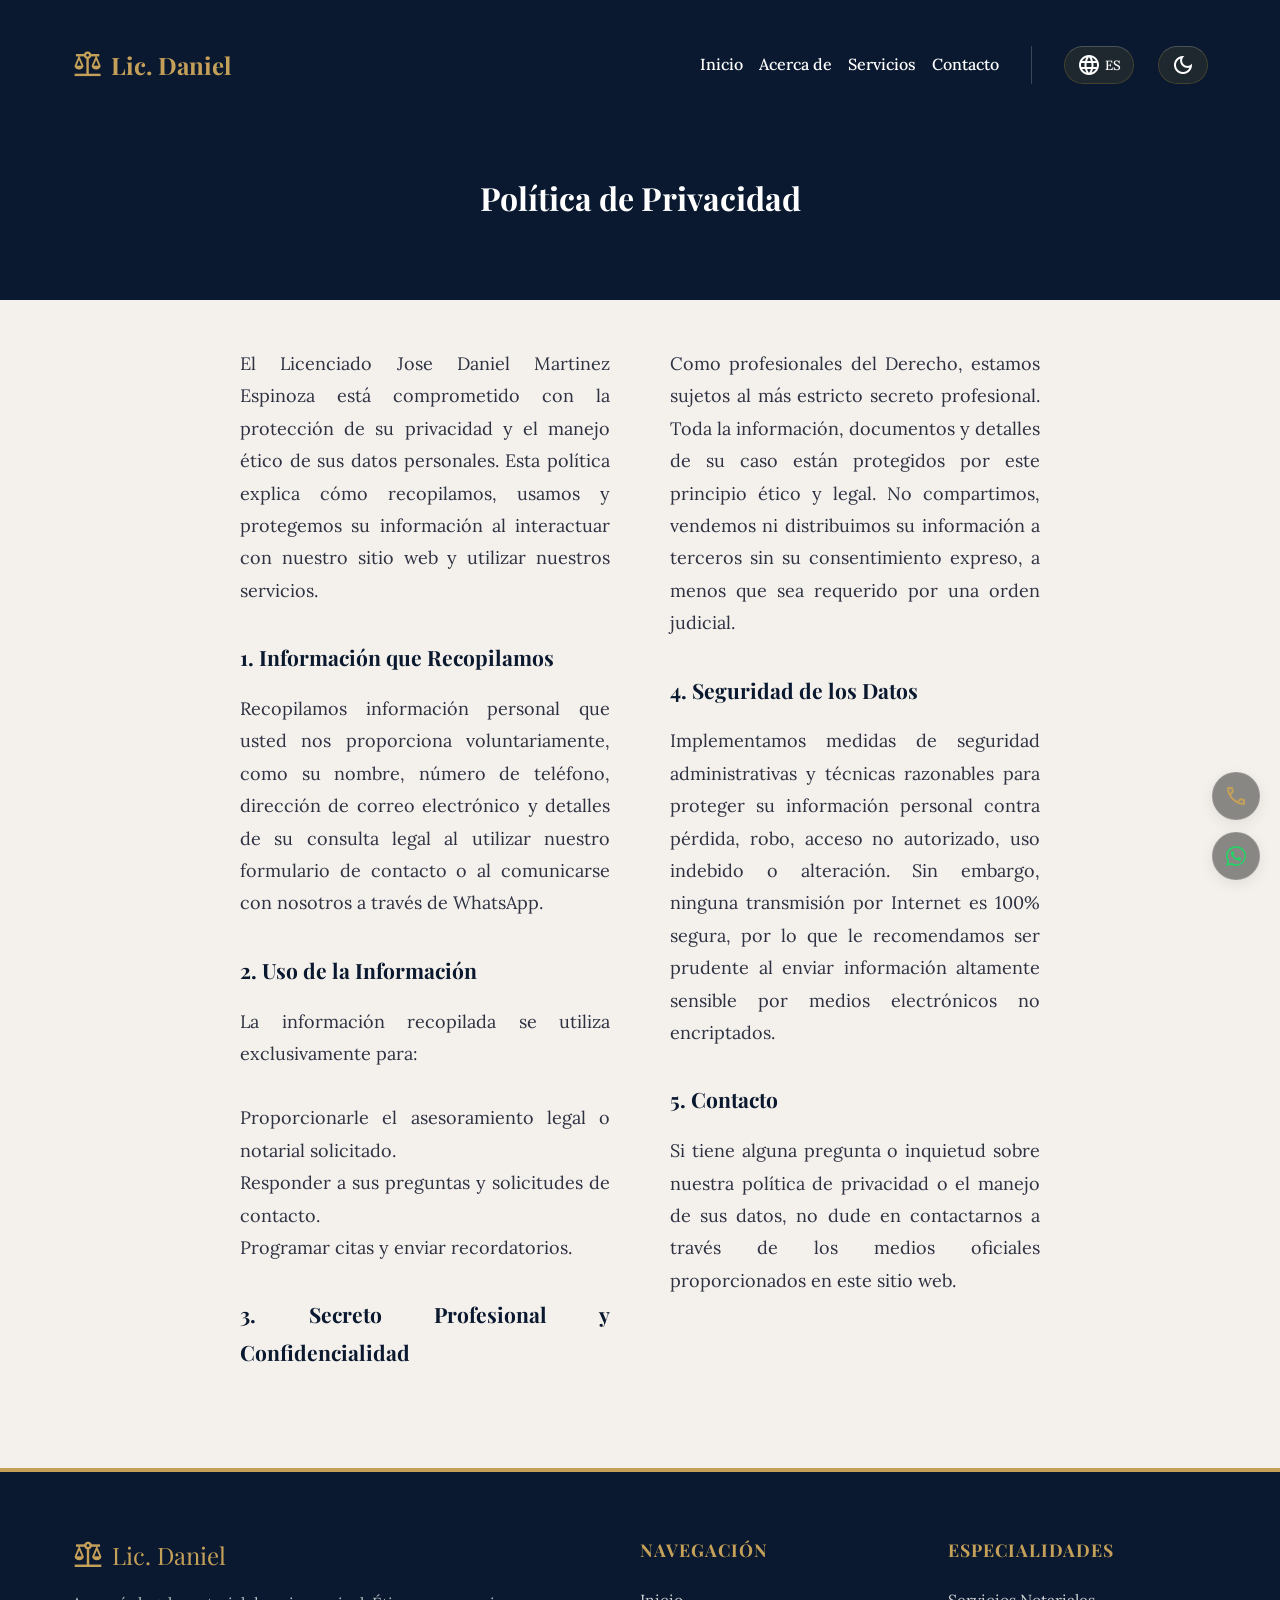
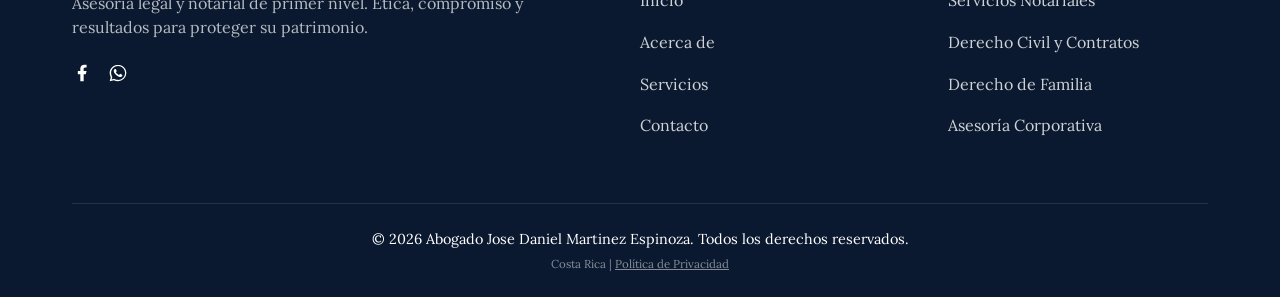
==== politica-privacidad.html @ 492fe818 "Corregir estrellitas de las reseñas para que salgan rellenas usando la fuente variable de Google Fon" ====
<!DOCTYPE html>
<html lang="es">

<head>
    <meta charset="UTF-8">
    <meta name="viewport" content="width=device-width, initial-scale=1.0">
    <title data-i18n="privacy_page_title">Política de Privacidad | Abogado Jose Daniel Martinez Espinoza</title>
    <meta name="description"
        content="Política de Privacidad y manejo de datos personales del bufete del Licenciado Jose Daniel Martinez Espinoza.">

    <link rel="preconnect" href="https://fonts.googleapis.com">
    <link rel="preconnect" href="https://fonts.gstatic.com" crossorigin>
    <link
        href="https://fonts.googleapis.com/css2?family=Lora:wght@400;500;600;700&family=Playfair+Display:wght@400;500;600;700&display=swap"
        rel="stylesheet">
    <link rel="stylesheet"
        href="https://fonts.googleapis.com/css2?family=Material+Symbols+Outlined:opsz,wght,FILL,GRAD@24,400,0..1,0" />

    <link rel="stylesheet" href="css/styles.css?v=40">
</head>

<body>
    <!-- Header / Navbar -->
    <header class="header">
        <div class="header__container container">
            <a href="index.html" class="header__logo">
                <span class="material-symbols-outlined logo-icon">balance</span>
                <span class="logo-text">Lic. Daniel</span>
            </a>

            <button class="header__menu-btn" id="mobile-menu-btn" aria-label="Abrir menú">
                <span class="material-symbols-outlined">menu</span>
            </button>

            <nav class="nav" id="main-nav">
                <ul class="nav__list">
                    <li class="nav__item"><a href="index.html#inicio" class="nav__link" data-i18n="nav_home">Inicio</a>
                    </li>
                    <li class="nav__item"><a href="index.html#acerca" class="nav__link" data-i18n="nav_about">Acerca
                            de</a></li>
                    <li class="nav__item"><a href="servicios.html" class="nav__link"
                            data-i18n="nav_services">Servicios</a></li>
                    <li class="nav__item"><a href="index.html#contacto" class="nav__link"
                            data-i18n="nav_contact">Contacto</a></li>
                </ul>

                <div class="nav__controls">
                    <button class="btn-icon" id="lang-toggle" aria-label="Cambiar Idioma">
                        <span class="material-symbols-outlined">language</span>
                        <span class="lang-text" id="lang-text-display">ES</span>
                    </button>
                    <button class="btn-icon" id="theme-toggle" aria-label="Cambiar Tema">
                        <span class="material-symbols-outlined theme-icon" id="theme-icon">light_mode</span>
                    </button>
                </div>
            </nav>
        </div>
    </header>

    <main>
        <!-- Hero de Privacidad -->
        <section class="services-hero" style="min-height: 300px; padding-top: 120px;">
            <div class="services-hero__bg">
                <div class="services-hero__overlay" style="background: var(--color-primary);"></div>
            </div>
            <div class="container text-center" style="position: relative; z-index: 2;">
                <h1 class="section__title text-white" data-i18n="privacy_title" style="margin-bottom: 0;">Política de
                    Privacidad</h1>
            </div>
        </section>

        <section class="section container"
            style="max-width: 800px; padding-top: var(--spacing-xl); padding-bottom: var(--spacing-xl);">
            <div class="editorial__content" style="color: var(--color-text);">
                <p data-i18n="privacy_intro">El Bufete del Licenciado Jose Daniel Martinez Espinoza está comprometido
                    con la protección de su privacidad y el manejo ético de sus datos personales. Esta política explica
                    cómo recopilamos, usamos y protegemos su información al interactuar con nuestro sitio web y utilizar
                    nuestros servicios.</p>

                <h3 style="margin-top: var(--spacing-lg); margin-bottom: var(--spacing-sm); color: var(--color-primary);"
                    data-i18n="privacy_h1">1. Información que Recopilamos</h3>
                <p data-i18n="privacy_p1">Recopilamos información personal que usted nos proporciona voluntariamente,
                    como su nombre, número de teléfono, dirección de correo electrónico y detalles de su consulta legal
                    al utilizar nuestro formulario de contacto o al comunicarse con nosotros a través de WhatsApp.</p>

                <h3 style="margin-top: var(--spacing-lg); margin-bottom: var(--spacing-sm); color: var(--color-primary);"
                    data-i18n="privacy_h2">2. Uso de la Información</h3>
                <p data-i18n="privacy_p2">La información recopilada se utiliza exclusivamente para:</p>
                <ul>
                    <li data-i18n="privacy_li1">Proporcionarle el asesoramiento legal o notarial solicitado.</li>
                    <li data-i18n="privacy_li2">Responder a sus preguntas y solicitudes de contacto.</li>
                    <li data-i18n="privacy_li3">Programar citas y enviar recordatorios.</li>
                </ul>

                <h3 style="margin-top: var(--spacing-lg); margin-bottom: var(--spacing-sm); color: var(--color-primary);"
                    data-i18n="privacy_h3">3. Secreto Profesional y Confidencialidad</h3>
                <p data-i18n="privacy_p3">Como profesionales del Derecho, estamos sujetos al más estricto secreto
                    profesional. Toda la información, documentos y detalles de su caso están protegidos por este
                    principio ético y legal. No compartimos, vendemos ni distribuimos su información a terceros sin su
                    consentimiento expreso, a menos que sea requerido por una orden judicial.</p>

                <h3 style="margin-top: var(--spacing-lg); margin-bottom: var(--spacing-sm); color: var(--color-primary);"
                    data-i18n="privacy_h4">4. Seguridad de los Datos</h3>
                <p data-i18n="privacy_p4">Implementamos medidas de seguridad administrativas y técnicas razonables para
                    proteger su información personal contra pérdida, robo, acceso no autorizado, uso indebido o
                    alteración. Sin embargo, ninguna transmisión por Internet es 100% segura, por lo que le recomendamos
                    ser prudente al enviar información altamente sensible por medios electrónicos no encriptados.</p>

                <h3 style="margin-top: var(--spacing-lg); margin-bottom: var(--spacing-sm); color: var(--color-primary);"
                    data-i18n="privacy_h5">5. Contacto</h3>
                <p data-i18n="privacy_p5">Si tiene alguna pregunta o inquietud sobre nuestra política de privacidad o el
                    manejo de sus datos, no dude en contactarnos a través de los medios oficiales proporcionados en este
                    sitio web.</p>
            </div>
        </section>
    </main>

    <!-- Footer -->
    <!-- Footer -->
    <footer class="footer">
        <div class="container">
            <div class="footer__grid">
                <!-- Brand Column -->
                <div class="footer__brand">
                    <a href="index.html" class="footer__logo">
                        <span class="material-symbols-outlined logo-icon"
                            style="color: var(--color-accent); font-size: 2rem;">balance</span>
                        <span class="logo-text"
                            style="font-family: var(--font-heading); color: var(--color-text-inverse); font-size: 1.5rem; margin-left: 8px;">Lic.
                            Daniel</span>
                    </a>
                    <p style="color: rgba(255,255,255,0.7); margin-top: var(--spacing-sm); margin-bottom: var(--spacing-md); line-height: 1.5;"
                        data-i18n="footer_desc">
                        Asesoría legal y notarial de primer nivel. Ética, compromiso y resultados para proteger su
                        patrimonio.
                    </p>
                    <div class="footer__socials" style="justify-content: flex-start; margin-top: 0;">
                        <a href="https://www.facebook.com/josedaniel.martinezespinoza.5?locale=es_LA" target="_blank"
                            aria-label="Facebook">
                            <svg viewBox="0 0 24 24" width="20" height="20" fill="currentColor">
                                <path
                                    d="M14 13.5h2.5l1-4H14v-2c0-1.03 0-2 2-2h1.5V2.14c-.326-.043-1.557-.14-2.857-.14C11.928 2 10 3.657 10 6.7v2.8H7v4h3V22h4v-8.5z" />
                            </svg>
                        </a>
                        <a href="https://wa.me/50671990701" target="_blank" aria-label="WhatsApp">
                            <svg viewBox="0 0 24 24" width="20" height="20" fill="currentColor">
                                <path
                                    d="M12.031 2C6.502 2 2.016 6.48 2.016 11.996c0 1.768.463 3.492 1.343 5.008L2 22l5.127-1.341c1.464.815 3.125 1.246 4.843 1.246h.001A10.003 10.003 0 0 0 22 12c0-5.526-4.48-10-10-10zh-.001zm-.022 18.232h-.002c-1.488 0-2.95-.398-4.227-1.152l-.304-.179-3.136.822.836-3.058-.198-.313A8.324 8.324 0 0 1 3.738 12c0-4.6 3.743-8.341 8.344-8.341 4.6 0 8.342 3.744 8.342 8.345 0 4.603-3.743 8.347-8.343 8.347z" />
                                <path
                                    d="M16.666 13.916c-.254-.127-1.516-.749-1.75-.835-.235-.084-.405-.127-.577.127-.172.253-.665.834-.814 1.004-.15.17-.301.19-.554.062a6.762 6.762 0 0 1-1.998-1.229 7.422 7.422 0 0 1-1.378-1.721c-.15-.253-.016-.39.11-.518.114-.114.254-.296.38-.445.127-.147.17-.252.254-.423.085-.168.043-.316-.021-.444-.063-.127-.576-1.393-.789-1.905-.208-.5-.417-.433-.576-.441-.15-.008-.322-.01-.493-.01-.17 0-.448.064-.682.317-.234.254-.897.876-.897 2.138s.92 2.477 1.047 2.648c.127.168 1.802 2.75 4.364 3.852 2.562 1.103 2.562.735 3.028.692.466-.041 1.516-.62 1.728-1.218.213-.599.213-1.112.15-1.219-.063-.105-.233-.168-.487-.296z" />
                            </svg>
                        </a>
                    </div>
                </div>

                <!-- Links Column -->
                <div class="footer__links-col">
                    <h4 class="footer__title" data-i18n="footer_nav_title">Navegación</h4>
                    <ul class="footer__links">
                        <li><a href="index.html#inicio" data-i18n="nav_home">Inicio</a></li>
                        <li><a href="index.html#acerca" data-i18n="nav_about">Acerca de</a></li>
                        <li><a href="servicios.html" data-i18n="nav_services">Servicios</a></li>
                        <li><a href="index.html#contacto" data-i18n="nav_contact">Contacto</a></li>
                    </ul>
                </div>

                <!-- Services Column -->
                <div class="footer__links-col">
                    <h4 class="footer__title" data-i18n="footer_serv_title">Especialidades</h4>
                    <ul class="footer__links">
                        <li><a href="servicios.html" data-i18n="cat_notarial">Servicios Notariales</a></li>
                        <li><a href="servicios.html" data-i18n="cat_civil">Derecho Civil y Contratos</a></li>
                        <li><a href="servicios.html" data-i18n="cat_family">Derecho de Familia</a></li>
                        <li><a href="servicios.html" data-i18n="cat_corporate">Asesoría Corporativa</a></li>
                    </ul>
                </div>
            </div>

            <div class="footer__bottom">
                <p>&copy; 2026 Abogado Jose Daniel Martinez Espinoza. <span data-i18n="footer_rights">Todos los derechos
                        reservados.</span></p>
                <p style="color: rgba(255,255,255,0.5); font-size: 0.8em; margin-top: 4px;">Costa Rica | <a
                        href="politica-privacidad.html" style="color: inherit; text-decoration: underline;"
                        data-i18n="privacy_title">Política de Privacidad</a></p>
            </div>
        </div>
    </footer>

    <!-- Floating Buttons -->
    <div class="floating-btns">
        <a href="tel:+50626651118" class="float-btn float-btn--phone" aria-label="Llamar">
            <span class="material-symbols-outlined">call</span>
        </a>
        <a href="https://wa.me/50671990701" target="_blank" class="float-btn float-btn--whatsapp" aria-label="WhatsApp">
            <svg viewBox="0 0 24 24" width="24" height="24" fill="currentColor">
                <path
                    d="M12.031 2C6.502 2 2.016 6.48 2.016 11.996c0 1.768.463 3.492 1.343 5.008L2 22l5.127-1.341c1.464.815 3.125 1.246 4.843 1.246h.001A10.003 10.003 0 0 0 22 12c0-5.526-4.48-10-10-10zh-.001zm-.022 18.232h-.002c-1.488 0-2.95-.398-4.227-1.152l-.304-.179-3.136.822.836-3.058-.198-.313A8.324 8.324 0 0 1 3.738 12c0-4.6 3.743-8.341 8.344-8.341 4.6 0 8.342 3.744 8.342 8.345 0 4.603-3.743 8.347-8.343 8.347z" />
                <path
                    d="M16.666 13.916c-.254-.127-1.516-.749-1.75-.835-.235-.084-.405-.127-.577.127-.172.253-.665.834-.814 1.004-.15.17-.301.19-.554.062a6.762 6.762 0 0 1-1.998-1.229 7.422 7.422 0 0 1-1.378-1.721c-.15-.253-.016-.39.11-.518.114-.114.254-.296.38-.445.127-.147.17-.252.254-.423.085-.168.043-.316-.021-.444-.063-.127-.576-1.393-.789-1.905-.208-.5-.417-.433-.576-.441-.15-.008-.322-.01-.493-.01-.17 0-.448.064-.682.317-.234.254-.897.876-.897 2.138s.92 2.477 1.047 2.648c.127.168 1.802 2.75 4.364 3.852 2.562 1.103 2.562.735 3.028.692.466-.041 1.516-.62 1.728-1.218.213-.599.213-1.112.15-1.219-.063-.105-.233-.168-.487-.296z" />
            </svg>
        </a>
    </div>

    <!-- Modal para Servicios -->
    <div id="service-modal" class="modal" aria-hidden="true">
        <div class="modal__overlay" onclick="closeServiceModal()"></div>
        <div class="modal__content">
            <button class="modal__close" onclick="closeServiceModal()" aria-label="Cerrar modal">
                <span class="material-symbols-outlined">close</span>
            </button>
            <div class="modal__body" id="modal-body"></div>
        </div>
    </div>

    <script src="js/i18n.js?v=14"></script>
    <script src="js/main.js?v=14"></script>

</body>

</html>
---- css/styles.css ----
/* ==========================================================================
   Variables y Configuración Base (BEM & Mobile First)
   ========================================================================== */
:root {
    /* Paleta de Colores Principal */
    --color-primary: #0A192F; /* Azul marino profundo */
    --color-primary-light: #112240;
    --color-accent: #C5A059; /* Dorado suave / Beige */
    --color-accent-hover: #D4AF6A;
    
    /* Colores Neutros (Modo Claro - Textura Papel/Marfil) */
    --color-bg: #F4F0EB;
    --color-bg-light: #E8E2D9;
    --color-text: #2D3142; /* Azul muy oscuro/Gris */
    --color-text-muted: #5C6275;
    --color-border: #D6D2CD;
    --bg-texture: url("data:image/svg+xml,%3Csvg viewBox='0 0 200 200' xmlns='http://www.w3.org/2000/svg'%3E%3Cfilter id='noiseFilter'%3E%3CfeTurbulence type='fractalNoise' baseFrequency='0.85' numOctaves='3' stitchTiles='stitch'/%3E%3C/filter%3E%3Crect width='100%25' height='100%25' filter='url(%23noiseFilter)' opacity='0.04'/%3E%3C/svg%3E");
    
    /* Colores Dinámicos de Componentes */
    --color-btn-text: var(--color-primary); /* Texto oscuro en modo claro para contraste */

    /* Tipografía */
    --font-primary: 'Lora', serif;
    --font-heading: 'Playfair Display', serif;
    --text-base: 1rem;       /* 16px */
    --text-sm: 0.875rem;     /* 14px */
    --text-lg: 1.125rem;     /* 18px */
    --text-xl: 1.5rem;       /* 24px */
    --text-2xl: 2rem;        /* 32px */
    --text-3xl: 2.5rem;      /* 40px */
    
    /* Espaciado */
    --spacing-xs: 0.5rem;    /* 8px */
    --spacing-sm: 1rem;      /* 16px */
    --spacing-md: 1.5rem;    /* 24px */
    --spacing-lg: 2rem;      /* 32px */
    --spacing-xl: 3rem;      /* 48px */
    --spacing-2xl: 4rem;     /* 64px */

    /* Otros */
    --radius-sm: 4px;
    --radius-md: 8px;
    --radius-lg: 16px;
    --transition-fast: 0.2s ease;
    --transition-normal: 0.3s ease;
    --shadow-sm: 0 2px 4px rgba(0,0,0,0.05);
    --shadow-md: 0 4px 8px rgba(0,0,0,0.1);
    --shadow-lg: 0 8px 16px rgba(0,0,0,0.15);
}

/* ==========================================================================
   Modo Oscuro (Dark Mode)
   ========================================================================== */
body.dark-mode {
    --color-bg: #0B0B0B;
    --color-bg-light: #1A1A1A;
    --color-text: #F0F0F0;
    --color-text-muted: #A0A0A0;
    --color-border: #333333;
    --color-btn-text: var(--color-accent); /* Texto dorado en modo oscuro */
    --shadow-sm: 0 2px 4px rgba(0,0,0,0.3);
    --bg-texture: none;
    --shadow-md: 0 4px 8px rgba(0,0,0,0.4);
    --shadow-lg: 0 8px 16px rgba(0,0,0,0.5);
}

/* ==========================================================================
   Reset y Estilos Generales
   ========================================================================== */
*, *::before, *::after {
    box-sizing: border-box;
    margin: 0;
    padding: 0;
}

html {
    scroll-behavior: smooth;
}

body {
    width: 100%;
    font-family: var(--font-primary);
    font-size: var(--text-base);
    line-height: 1.6;
    color: var(--color-text);
    background-color: var(--color-bg);
    transition: background-color var(--transition-normal), color var(--transition-normal);
}

h1, h2, h3, h4, h5, h6, .section__title, .hero__title, .header__logo {
    font-family: var(--font-heading);
}

img {
    max-width: 100%;
    height: auto;
    display: block;
}

a {
    color: var(--color-accent);
    text-decoration: none;
    transition: color var(--transition-fast);
}

a:hover {
    color: var(--color-accent-hover);
}

ul {
    list-style: none;
}

/* Textura para secciones específicas en modo claro */
.about, .bento, .contact {
    background-image: var(--bg-texture);
}

/* Utilidades */
.container {
    width: 100%;
    padding: 0 var(--spacing-md); /* Más respiro lateral en móvil (24px en lugar de 16px) */
    margin: 0 auto;
}

.text-center { text-align: center; }
.bg-light { background-color: var(--color-bg-light); }
.bg-dark { background-color: var(--color-primary); color: #FFF; }
.text-white { color: #FFF !important; }
.overflow-hidden { overflow: hidden; }
.w-100 { width: 100%; }

.section {
    padding: var(--spacing-2xl) 0; /* Más respiro vertical entre secciones en móvil (64px) */
}

.section__title {
    font-size: var(--text-2xl);
    font-weight: 700;
    margin-bottom: var(--spacing-lg);
    color: var(--color-primary);
}

body.dark-mode .section__title {
    color: var(--color-accent);
}

/* ==========================================================================
   Botones
   ========================================================================== */
.btn {
    display: inline-flex;
    align-items: center;
    justify-content: center;
    gap: var(--spacing-xs);
    padding: var(--spacing-sm) var(--spacing-md);
    border-radius: var(--radius-md);
    font-weight: 600;
    cursor: pointer;
    transition: all var(--transition-fast);
    font-family: var(--font-primary);
    font-size: var(--text-base);

    /* Estilo Glassmorphism Sutil Dorado */
    background: rgba(212, 175, 55, 0.15); /* Fondo dorado translúcido */
    backdrop-filter: blur(12px);
    -webkit-backdrop-filter: blur(12px);
    border: 1px solid rgba(212, 175, 55, 0.2); /* Borde sutil dorado */
    border-top: 1px solid rgba(255, 255, 255, 0.3); /* Brillo superior (efecto cristal) */
    border-left: 1px solid rgba(255, 255, 255, 0.2); /* Brillo izquierdo */
    box-shadow: 0 4px 15px rgba(0, 0, 0, 0.05);
    color: var(--color-btn-text); /* Dinámico: oscuro en modo claro, dorado en oscuro */
}

.btn:hover {
    background: rgba(212, 175, 55, 0.25);
    transform: translateY(-2px);
    box-shadow: 0 6px 20px rgba(212, 175, 55, 0.15);
}

.btn--primary {
    background: rgba(212, 175, 55, 0.25);
    color: var(--color-btn-text);
}
.btn--primary:hover {
    background: rgba(212, 175, 55, 0.35);
}

/* Secciones siempre oscuras (Hero y Footer) */
.glass-hero, .services-hero {
    --color-btn-text: #FFFFFF;
}

.footer {
    --color-btn-text: var(--color-accent);
}

.btn--secondary {
    background: rgba(255, 255, 255, 0.1);
    color: #FFF;
    border: 1px solid rgba(255, 255, 255, 0.2);
    border-top: 1px solid rgba(255, 255, 255, 0.4);
}
.btn--secondary:hover {
    background: rgba(255, 255, 255, 0.2);
    color: #FFF;
}

.btn--outline {
    background: rgba(212, 175, 55, 0.05);
}
.btn--outline:hover {
    background: rgba(212, 175, 55, 0.15);
}

.btn--whatsapp:hover {
    background: rgba(37, 211, 102, 0.4);
    border-color: rgba(37, 211, 102, 0.5);
    box-shadow: 0 6px 20px rgba(37, 211, 102, 0.2);
    color: #000000;
}

.btn-icon {
    border: none;
    color: inherit;
    cursor: pointer;
    display: flex;
    align-items: center;
    gap: 4px;
    font-family: inherit;
    font-weight: 500;
    
    /* Glassmorphism Pill */
    padding: 6px 12px;
    border-radius: 20px;
    background: rgba(212, 175, 55, 0.1);
    backdrop-filter: blur(10px);
    -webkit-backdrop-filter: blur(10px);
    border: 1px solid rgba(212, 175, 55, 0.2);
    border-top: 1px solid rgba(255, 255, 255, 0.2);
    transition: all var(--transition-fast);
}

.btn-icon:hover {
    background: rgba(212, 175, 55, 0.25);
    border-color: rgba(212, 175, 55, 0.4);
    box-shadow: 0 4px 12px rgba(212, 175, 55, 0.15);
    color: var(--color-accent);
}

/* ==========================================================================
   Componentes (Mobile First)
   ========================================================================== */

/* Header & Nav */
.header {
    position: fixed;
    top: 0;
    left: 50%;
    transform: translateX(-50%);
    width: 100%;
    background-color: transparent;
    color: #FFF;
    z-index: 1000;
    transition: all var(--transition-normal);
}

.header.header--scrolled {
    background: rgba(244, 240, 235, 0.95); /* Light mode glass */
    backdrop-filter: blur(12px);
    -webkit-backdrop-filter: blur(12px);
    color: var(--color-text); /* Adopta el color oscuro del texto en light mode */
    box-shadow: 0 4px 30px rgba(0, 0, 0, 0.05);
    border-bottom: 1px solid rgba(0, 0, 0, 0.05);
    top: 0;
    max-width: 100%;
    padding: 0 5%;
}

body.dark-mode .header.header--scrolled {
    background: rgba(11, 11, 11, 0.95); /* Dark mode glass */
    color: #FFF;
    border-bottom: 1px solid rgba(255, 255, 255, 0.05);
}

.header--hidden {
    transform: translateX(-50%) translateY(calc(-100% - 50px)); /* Sube y oculta el navbar, considerando el top */
}

.header__container {
    display: flex;
    justify-content: space-between;
    align-items: center;
    height: 70px;
}

.header__logo {
    font-size: var(--text-xl);
    font-weight: 700;
    color: var(--color-accent);
    display: flex;
    align-items: center;
    gap: 8px;
}

.logo-text {
    display: none; /* Oculto en móviles */
}

.logo-icon {
    font-size: 1.3em;
    font-variation-settings: 'FILL' 1, 'wght' 400; /* Hace que el icono esté relleno y más sólido */
}

.header__menu-btn {
    background: transparent;
    border: none;
    color: inherit;
    cursor: pointer;
    display: flex;
}

/* Navigation - Mobile Default (Minimalist Redesign) */
.nav {
    position: absolute;
    top: calc(100% + 10px); /* Un poco separado de la barra para que flote */
    left: 0;
    width: 100%;
    color: var(--color-text);
    display: flex;
    flex-direction: column;
    padding: var(--spacing-xl) var(--spacing-lg); /* Padding normal (sin el extra de 60px) */
    
    /* Animación minimalista */
    opacity: 0;
    transform: translateY(-10px);
    pointer-events: none;
    transition: opacity 0.3s ease, transform 0.3s ease;
    border: none;
    box-shadow: none;
    background: transparent;
}

/* Contenedor glassmorphism redondeado */
.nav::before {
    content: '';
    position: absolute;
    top: 0;
    left: 0;
    width: 100%;
    height: 100%;
    z-index: -1;
    border-radius: 20px; /* Bordes redondeados */
    
    background: rgba(244, 240, 235, 0.85); /* Un poco más transparente para el efecto cristal */
    backdrop-filter: blur(16px);
    -webkit-backdrop-filter: blur(16px);
    
    /* Efecto premium Glassmorphism */
    border: 1px solid rgba(255, 255, 255, 0.5); /* Borde sutil claro */
    box-shadow: 0 10px 40px rgba(0, 0, 0, 0.1); /* Sombra suave para que flote */
}

body.dark-mode .nav {
    color: #FFF;
}

body.dark-mode .nav::before {
    background: rgba(11, 11, 11, 0.85);
    border: 1px solid rgba(255, 255, 255, 0.05); /* Borde muy sutil para modo oscuro */
    box-shadow: 0 10px 40px rgba(0, 0, 0, 0.4); /* Sombra más fuerte */
}

.nav.is-open {
    opacity: 1;
    transform: translateY(0);
    pointer-events: auto;
}

.nav__list {
    display: flex;
    flex-direction: column;
    gap: var(--spacing-sm);
    margin-bottom: var(--spacing-sm);
}

.nav__link {
    color: inherit;
    font-weight: 500;
    display: block;
    padding: var(--spacing-xs) 0;
}

.nav__link:hover {
    color: var(--color-accent);
}

.nav__controls {
    display: flex;
    gap: var(--spacing-md);
    border-top: 1px solid rgba(255,255,255,0.1);
    padding-top: var(--spacing-sm);
}

/* Hero Section (Glassmorphism App Style) */
.glass-hero {
    position: relative;
    min-height: 100vh;
    display: flex;
    align-items: center;
    overflow: hidden;
}

.glass-hero__bg {
    position: absolute;
    top: 0;
    left: 0;
    width: 100%;
    height: 100%;
    z-index: 0;
}

.glass-hero__image {
    width: 100%;
    height: 100%;
    object-fit: cover;
    object-position: 70% top;
}

.glass-hero__overlay {
    position: absolute;
    top: 0;
    left: 0;
    width: 100%;
    height: 100%;
    background: linear-gradient(135deg, rgba(6, 11, 19, 0.9) 0%, rgba(6, 11, 19, 0.4) 100%);
}

[data-theme="light"] .glass-hero__overlay {
    background: linear-gradient(135deg, rgba(255, 255, 255, 0.8) 0%, rgba(255, 255, 255, 0.2) 100%);
}

.glass-hero__container {
    position: relative;
    z-index: 2;
    width: 100%;
    padding-top: 80px;
    display: flex;
    justify-content: center;
}

.glass-hero__card {
    width: 100%;
    max-width: 550px;
    color: #FFF;
    display: flex;
    flex-direction: column;
    gap: var(--spacing-md);
}

[data-theme="light"] .glass-hero__card {
    color: var(--color-primary);
}

.glass-hero__card .hero__title {
    font-size: var(--text-3xl);
    line-height: 1.15;
    font-weight: 700;
}

.glass-hero__card .hero__subtitle {
    font-size: var(--text-lg);
    color: rgba(255,255,255,0.85);
}

[data-theme="light"] .glass-hero__card .hero__subtitle {
    color: var(--color-primary-light);
}

.glass-hero__card .hero__actions {
    display: flex;
    flex-direction: column;
    gap: var(--spacing-sm);
    margin-top: var(--spacing-sm);
}





/* About Section */
/* About Section (Editorial Layout) */
.about__editorial {
    display: flex;
    flex-direction: column;
    align-items: center;
    max-width: 900px;
    margin: 0 auto;
    text-align: center;
    padding: var(--spacing-xl) 0;
}

.editorial__title {
    width: 100%;
    font-size: var(--text-2xl); /* Reducido para móviles */
    font-family: var(--font-heading);
    margin-bottom: var(--spacing-xl);
    color: var(--color-accent);
    word-wrap: break-word;
    overflow-wrap: break-word;
    text-align: center;
}

.editorial__content {
    width: 100%;
    text-align: center; /* Cambiado a centrado en móviles para balance visual */
    font-size: var(--text-lg);
    line-height: 1.8;
    color: var(--color-text-muted);
    margin-bottom: var(--spacing-xl);
}

.editorial__content p {
    margin-bottom: var(--spacing-lg);
}

/* El drop-cap solo se activará en pantallas más grandes para evitar bugs de WebKit en móviles */
@media (min-width: 768px) {
    .drop-cap::first-letter {
        float: left;
        font-size: 5rem;
        line-height: 0.8;
        padding-top: 8px;
        padding-right: 12px;
        padding-left: 4px;
        font-family: var(--font-heading);
        color: var(--color-accent);
    }
}

.editorial__footer {
    display: flex;
    flex-direction: column;
    align-items: center;
    justify-content: center;
    gap: var(--spacing-md);
    border-top: 1px solid var(--color-border);
    border-bottom: 1px solid var(--color-border);
    padding: var(--spacing-md) 0;
    width: 100%;
}

.editorial__value {
    font-family: var(--font-heading);
    font-size: var(--text-md);
    color: var(--color-text);
    text-transform: uppercase;
    letter-spacing: 2px;
}

.editorial__separator {
    color: var(--color-accent);
    font-size: 1.2rem;
}

/* Services Section (Minimalist List Layout) */
.services.section {
    display: grid;
    /* El padding de .section (64px) se aplicará a la grid entera.
       Pero queremos que el sticky bg abarque toda la pantalla, así que mejor quitamos el padding aquí y se lo damos al container */
    padding: 0; 
}

.services-bg-container {
    grid-area: 1 / 1;
    align-self: start;
    position: sticky;
    top: 0;
    left: 0;
    width: 100%;
    height: 100vh;
    overflow: hidden;
    z-index: 1;
}

#servicios .container {
    grid-area: 1 / 1;
    position: relative;
    z-index: 2;
    padding-top: var(--spacing-2xl); /* Restaurar el padding top de la section que quitamos arriba */
}

.services-bg {
    position: absolute;
    top: 0;
    left: 0;
    width: 100%;
    height: 100%;
    object-fit: cover;
    opacity: 0;
    transition: opacity 0.8s ease;
}

.services-bg.active {
    opacity: 1;
}

.services-bg-overlay {
    position: absolute;
    top: 0;
    left: 0;
    width: 100%;
    height: 100%;
    background: linear-gradient(to right, rgba(15, 20, 35, 0.95) 0%, rgba(15, 20, 35, 0.8) 100%);
    z-index: 1;
}

.services-list {
    display: flex;
    flex-direction: column;
    margin-top: var(--spacing-xl);
    border-top: 1px solid rgba(255,255,255,0.15);
}

.service-row {
    position: relative;
    display: flex;
    align-items: center;
    padding: var(--spacing-lg) 0;
    border-bottom: 1px solid rgba(255,255,255,0.15);
    cursor: pointer;
    transition: background-color 0.4s ease;
}

/* Eliminamos el padding-left brusco en hover */

.service-row__num {
    font-family: var(--font-heading);
    font-size: var(--text-md);
    color: var(--color-accent);
    margin-right: var(--spacing-md);
    opacity: 0.8;
    transition: transform 0.4s cubic-bezier(0.4, 0, 0.2, 1);
}

.service-row__title {
    flex: 1;
    font-family: var(--font-heading);
    font-size: var(--text-xl);
    color: #FFF;
    font-weight: 400;
    transition: color 0.4s cubic-bezier(0.4, 0, 0.2, 1), transform 0.4s cubic-bezier(0.4, 0, 0.2, 1);
}

/* Aplicamos transform: translateX para un movimiento acelerado por GPU fluido */
.service-row:hover .service-row__num,
.service-row:hover .service-row__title {
    transform: translateX(15px);
}

.service-row:hover .service-row__title {
    color: var(--color-accent);
}

.service-row__category {
    display: none; /* Oculto en móvil, se muestra en desktop */
}

.service-row__arrow {
    font-size: 24px;
    color: var(--color-accent);
    opacity: 0;
    transform: translateX(-15px);
    transition: all 0.4s cubic-bezier(0.4, 0, 0.2, 1);
}

.service-row:hover .service-row__arrow {
    opacity: 1;
    transform: translateX(0);
}



/* Experience Section (Premium Redesign) */
.experience__stats-row {
    display: flex;
    flex-direction: column;
    align-items: center;
    gap: var(--spacing-lg);
    margin-bottom: var(--spacing-2xl);
    padding: var(--spacing-xl) 0;
}

.stat-item {
    text-align: center;
}

.stat-item__number {
    display: block;
    font-family: var(--font-heading);
    font-size: 4rem;
    font-weight: 400;
    color: var(--color-accent);
    line-height: 1;
    margin-bottom: var(--spacing-xs);
}

.stat-item__text {
    font-size: var(--text-sm);
    color: var(--color-text);
    text-transform: uppercase;
    letter-spacing: 2px;
}

.stat-separator {
    width: 40px;
    height: 2px;
    background-color: var(--color-accent);
    opacity: 0.3;
}

.experience__pdf-wrapper {
    margin-top: var(--spacing-lg);
}

.glass-document {
    background: rgba(15, 20, 35, 0.4);
    backdrop-filter: blur(20px);
    -webkit-backdrop-filter: blur(20px);
    border: 1px solid rgba(255, 255, 255, 0.1);
    border-radius: 24px;
    padding: 2px; /* Espacio para el borde brillante */
    box-shadow: 0 30px 60px rgba(0,0,0,0.3), inset 0 1px 0 rgba(255,255,255,0.1);
    position: relative;
    overflow: hidden;
}

.glass-document::before {
    content: '';
    position: absolute;
    top: -50%;
    left: -50%;
    width: 200%;
    height: 200%;
    background: conic-gradient(from 0deg, transparent 0%, transparent 30%, var(--color-accent) 50%, transparent 70%, transparent 100%);
    animation: rotate 10s linear infinite;
    opacity: 0.15;
    z-index: 0;
}

.glass-document__header {
    position: relative;
    z-index: 1;
    background: rgba(15, 20, 35, 0.9);
    padding: var(--spacing-md) var(--spacing-xl);
    border-radius: 22px 22px 0 0;
    display: flex;
    align-items: center;
    gap: 12px;
    border-bottom: 1px solid rgba(255, 255, 255, 0.05);
}

.glass-document__icon {
    color: var(--color-accent);
}

.glass-document__title {
    color: #FFF;
    font-family: var(--font-heading);
    font-weight: 400;
    font-size: var(--text-lg);
    margin: 0;
}

.pdf-embed {
    position: relative;
    z-index: 1;
    width: 100%;
    height: 700px; /* Más alto para que se lea mejor */
    border: none;
    background: #fff;
    border-radius: 0 0 22px 22px;
    display: block;
}

@keyframes rotate {
    from { transform: rotate(0deg); }
    to { transform: rotate(360deg); }
}

/* Testimonials (3D Infinite Slider) */
.container-3d {
    perspective: 1200px;
    padding: var(--spacing-2xl) 0;
    overflow: hidden;
    position: relative;
    /* Al estar fuera del container, el 100% abarca toda la pantalla de forma nativa */
    width: 100%;
}

.testimonials__slider {
    position: relative;
    width: 100%;
}

.testimonials__3d-wrapper {
    /* El wrapper es 20% más ancho para que la perspectiva no descubra los bordes recortados */
    width: 120%;
    margin-left: -10%;
    transform-style: preserve-3d;
    transform: rotateX(10deg) rotateY(-5deg) rotateZ(1deg);
}

.testimonials__track {
    display: flex;
    gap: var(--spacing-xl);
    transform-style: preserve-3d;
    padding: 40px 0;
}

.testimonial-card-3d {
    position: relative;
    min-width: 280px; /* Evita que desborde la pantalla en móviles pequeños */
    background: rgba(15, 20, 35, 0.5);
    backdrop-filter: blur(12px);
    -webkit-backdrop-filter: blur(12px);
    padding: var(--spacing-md); /* Menos padding en móvil para no apretar el texto */
    border-radius: 16px;
    border: 1px solid rgba(255, 255, 255, 0.05);
    box-shadow: -10px 20px 40px rgba(0,0,0,0.4);
    transform-style: preserve-3d;
    transition: transform 0.4s cubic-bezier(0.4, 0, 0.2, 1), box-shadow 0.4s ease, border 0.4s ease;
    cursor: pointer;
}

.testimonial-card-3d:hover {
    transform: translateZ(50px) scale(1.05) rotateX(0deg) rotateY(0deg) rotateZ(0deg) !important;
    box-shadow: 0 40px 80px rgba(0,0,0,0.8), 0 0 30px rgba(181, 152, 90, 0.2);
    z-index: 10;
    border: 1px solid rgba(181, 152, 90, 0.4);
}

.testimonial-card-3d__quote-mark {
    position: absolute;
    top: -20px;
    left: 10px;
    font-family: var(--font-heading);
    font-size: 140px;
    color: var(--color-accent);
    opacity: 0.1;
    line-height: 1;
    pointer-events: none;
    transform: translateZ(-10px);
}

.testimonial-card-3d__text {
    position: relative;
    z-index: 1;
    font-size: var(--text-md);
    font-style: italic;
    color: #FFF;
    margin-bottom: var(--spacing-lg);
    line-height: 1.6;
    transform: translateZ(20px);
}

.testimonial-card-3d__footer {
    position: relative;
    z-index: 1;
    display: flex;
    justify-content: space-between;
    align-items: center;
    border-top: 1px solid rgba(255, 255, 255, 0.1);
    padding-top: var(--spacing-md);
    transform: translateZ(10px);
}

.testimonial-card-3d__author {
    font-family: var(--font-heading);
    font-weight: 600;
    color: var(--color-accent);
    font-size: var(--text-md);
    margin: 0;
}

.testimonial-card-3d__stars {
    color: var(--color-accent);
    display: flex;
    gap: 2px;
}

.testimonial-card-3d__stars span {
    font-size: 16px;
    font-variation-settings: 'FILL' 1;
}

/* Contact Section */
.contact__grid {
    display: flex;
    flex-direction: column;
    gap: var(--spacing-xl);
}

.contact__info {
    text-align: center;
}

.contact__desc {
    color: var(--color-text-muted);
    margin-bottom: var(--spacing-md);
    text-align: center; /* Centrado en móviles */
}

.contact__list {
    text-align: left; /* Mantener la lista de iconos alineada a la izquierda */
    display: flex;
    flex-direction: column;
    gap: var(--spacing-md);
    margin-bottom: var(--spacing-lg);
}

.contact__list li {
    display: flex;
    align-items: flex-start;
    gap: var(--spacing-sm);
}

.contact__list .material-symbols-outlined {
    color: var(--color-accent);
    font-size: 28px;
}

.contact__list strong {
    display: block;
    color: var(--color-text);
}

.contact__list span {
    color: var(--color-text-muted);
}

body.dark-mode .contact__list strong {
    color: var(--color-text);
}

/* Map Facade */
.map-wrapper {
    width: 100%;
    aspect-ratio: 16 / 9;
    background-color: var(--color-bg-light);
    border-radius: var(--radius-md);
    overflow: hidden;
    display: flex;
    align-items: center;
    justify-content: center;
    border: 1px solid var(--color-border);
    position: relative;
}

.btn-facade-map {
    background-color: var(--color-primary);
    color: #FFF;
    border: none;
    padding: var(--spacing-sm) var(--spacing-md);
    border-radius: var(--radius-sm);
    cursor: pointer;
    font-family: var(--font-primary);
    font-weight: 600;
    display: flex;
    align-items: center;
    gap: 8px;
    transition: background-color var(--transition-fast);
}

.btn-facade-map:hover {
    background-color: var(--color-primary-light);
}

.map-wrapper iframe {
    position: absolute;
    top: 0;
    left: 0;
    width: 100%;
    height: 100%;
    border: 0;
    /* Evitar trampa de scroll en movil */
    pointer-events: none;
}

/* Habilitar scroll del mapa cuando tiene foco */
.map-wrapper:focus-within iframe,
.map-wrapper:active iframe {
    pointer-events: auto;
}

/* Form */
.form {
    background-color: var(--color-bg-light);
    padding: var(--spacing-md);
    border-radius: var(--radius-md);
    box-shadow: var(--shadow-sm);
    border: 1px solid var(--color-border);
}

.form__group {
    margin-bottom: var(--spacing-md);
}

.form__group label {
    display: block;
    font-weight: 600;
    margin-bottom: var(--spacing-xs);
    font-size: var(--text-sm);
}

.form__group input,
.form__group textarea {
    width: 100%;
    padding: 12px;
    border: 1px solid var(--color-border);
    border-radius: var(--radius-sm);
    background-color: var(--color-bg);
    color: var(--color-text);
    font-family: var(--font-primary);
    transition: border-color var(--transition-fast);
}

.form__group input:focus,
.form__group textarea:focus {
    outline: none;
    border-color: var(--color-accent);
}

.form__note {
    font-size: 0.75rem;
    color: var(--color-text-muted);
    text-align: center;
    margin-top: var(--spacing-sm);
}

/* Footer */
.footer {
    background-color: var(--color-primary);
    color: #FFF;
    padding: var(--spacing-2xl) 0 var(--spacing-md) 0;
    border-top: 4px solid var(--color-accent);
}

.footer__grid {
    display: grid;
    grid-template-columns: 2fr 1fr 1fr;
    gap: var(--spacing-xl);
    margin-bottom: var(--spacing-xl);
}

.footer__brand {
    display: flex;
    flex-direction: column;
}

.footer__logo {
    display: flex;
    align-items: center;
    text-decoration: none;
}

.footer__title {
    color: var(--color-accent);
    font-size: 1.1rem;
    margin-bottom: var(--spacing-md);
    text-transform: uppercase;
    letter-spacing: 1px;
}

.footer__links {
    list-style: none;
    padding: 0;
}

.footer__links li {
    margin-bottom: var(--spacing-sm);
}

.footer__links a {
    color: rgba(255,255,255,0.8);
    text-decoration: none;
    transition: color var(--transition-fast);
}

.footer__links a:hover {
    color: var(--color-accent);
}

.footer__socials {
    margin-top: var(--spacing-md);
    display: flex;
    gap: 16px;
}

.footer__socials a {
    color: #FFF;
    display: inline-block;
    transition: color var(--transition-fast);
}

.footer__socials a:hover {
    color: var(--color-accent);
}

.footer__bottom {
    border-top: 1px solid rgba(255,255,255,0.1);
    padding-top: var(--spacing-md);
    text-align: center;
    font-size: 0.9em;
}

/* Responsivo para Footer */
@media (max-width: 768px) {
    .footer__grid {
        grid-template-columns: 1fr;
        text-align: center;
    }
    .footer__socials {
        justify-content: center !important;
    }
    .footer__logo {
        justify-content: center;
    }
}

/* Floating Buttons */
.floating-btns {
    position: fixed;
    bottom: 20px;
    right: 20px;
    display: flex;
    flex-direction: column;
    gap: 12px;
    z-index: 999;
}

.float-btn {
    width: 48px;
    height: 48px;
    border-radius: 50%;
    display: flex;
    align-items: center;
    justify-content: center;
    box-shadow: 0 4px 15px rgba(0, 0, 0, 0.08);
    transition: all 0.3s ease;
    
    /* Diseño Minimalista - Glassmorphism (Estilo oscuro por defecto) */
    background: rgba(30, 30, 30, 0.5);
    backdrop-filter: blur(10px);
    -webkit-backdrop-filter: blur(10px);
    border: 1px solid rgba(255, 255, 255, 0.1);
}

.float-btn:hover {
    transform: translateY(-4px);
    box-shadow: 0 8px 20px rgba(0, 0, 0, 0.15);
}

.float-btn--whatsapp {
    color: #25D366;
}

.float-btn--phone {
    color: var(--color-accent);
}

/* Efecto al pasar el cursor (hover) */
.float-btn--whatsapp:hover {
    background-color: #25D366;
    color: #FFF;
    border-color: #25D366;
}

.float-btn--phone:hover {
    background-color: var(--color-accent);
    color: #FFF;
    border-color: var(--color-accent);
}

/* Modal */
.modal {
    position: fixed;
    top: 0;
    left: 0;
    width: 100%;
    height: 100%;
    z-index: 2000;
    display: flex;
    align-items: center;
    justify-content: center;
    opacity: 0;
    pointer-events: none;
    transition: opacity var(--transition-fast);
}

.modal.is-active {
    opacity: 1;
    pointer-events: auto;
}

.modal__overlay {
    position: absolute;
    top: 0;
    left: 0;
    width: 100%;
    height: 100%;
    background-color: rgba(0,0,0,0.7);
}

.modal__content {
    position: relative;
    background-color: var(--color-bg);
    width: 90%;
    max-width: 500px;
    max-height: 90vh;
    overflow-y: auto;
    border-radius: var(--radius-md);
    padding: var(--spacing-lg);
    box-shadow: var(--shadow-lg);
    transform: translateY(20px);
    transition: transform var(--transition-fast);
}

.modal.is-active .modal__content {
    transform: translateY(0);
}

.modal__close {
    position: absolute;
    top: 15px;
    right: 15px;
    background: transparent;
    border: none;
    color: var(--color-text);
    cursor: pointer;
}

.modal__body h3 {
    color: var(--color-primary);
    margin-bottom: var(--spacing-sm);
}
body.dark-mode .modal__body h3 {
    color: var(--color-accent);
}
.modal__body p {
    color: var(--color-text-muted);
    margin-bottom: var(--spacing-md);
}

/* Services Page Specific */
.services-hero {
    position: relative;
    width: 100%;
    min-height: auto; /* Eliminado el 40vh para que sea un banner delgado */
    display: flex;
    align-items: center;
    overflow: hidden;
    padding: 120px 0 var(--spacing-md) 0; /* Aún más pequeño para que la grilla suba más */
}

.services-hero__bg {
    position: absolute;
    top: 0;
    left: 0;
    width: 100%;
    height: 100%;
    object-fit: cover;
    z-index: 0;
    object-position: center 20%;
}

.services-hero__overlay {
    position: absolute;
    top: 0;
    left: 0;
    width: 100%;
    height: 100%;
    background: linear-gradient(135deg, rgba(11, 11, 11, 0.9) 0%, rgba(11, 11, 11, 0.7) 100%);
    z-index: 1;
}

body[data-theme="light"] .services-hero__overlay {
    background: linear-gradient(135deg, rgba(11, 11, 11, 0.8) 0%, rgba(11, 11, 11, 0.5) 100%);
}

.services__grid {
    display: grid;
    grid-template-columns: 1fr;
    gap: var(--spacing-xl);
    margin-top: var(--spacing-xl);
}

.service-card {
    background-color: var(--color-bg-light);
    border-radius: var(--radius-md);
    overflow: hidden;
    cursor: pointer;
    border: 1px solid var(--color-border);
    transition: transform var(--transition-normal), box-shadow var(--transition-normal), border-color var(--transition-normal);
    display: flex;
    flex-direction: column;
}

.service-card:hover {
    transform: translateY(-8px);
    box-shadow: var(--shadow-lg);
    border-color: var(--color-accent);
}

.service-card__img-wrapper {
    width: 100%;
    height: 200px;
    overflow: hidden;
    position: relative;
}

.service-card__img {
    width: 100%;
    height: 100%;
    object-fit: cover;
    transition: transform 0.6s ease;
}

.service-card:hover .service-card__img {
    transform: scale(1.05);
}

.service-card__content {
    padding: var(--spacing-lg);
    display: flex;
    flex-direction: column;
    flex-grow: 1;
}

.service-card__category {
    font-size: var(--text-sm);
    color: var(--color-accent);
    text-transform: uppercase;
    letter-spacing: 1px;
    margin-bottom: var(--spacing-xs);
    font-weight: 600;
}

.service-card__title {
    font-size: var(--text-lg);
    color: var(--color-text);
    margin: 0;
    line-height: 1.4;
}

/* Search and Filters */
.filters-bar {
    display: flex;
    flex-direction: column;
    gap: var(--spacing-md);
    margin: var(--spacing-xl) 0;
    background-color: var(--color-bg-light);
    padding: var(--spacing-md);
    border-radius: var(--radius-md);
    border: 1px solid var(--color-border);
}

.search-input {
    width: 100%;
    padding: 14px 16px;
    border: 1px solid var(--color-border);
    border-radius: var(--radius-sm);
    background-color: var(--color-bg);
    color: var(--color-text);
    font-family: inherit;
    font-size: var(--text-md);
    transition: all var(--transition-fast);
}

.search-input:focus {
    outline: none;
    border-color: var(--color-accent);
    box-shadow: 0 0 0 2px rgba(212, 175, 55, 0.2);
}

.filter-buttons {
    display: flex;
    flex-wrap: wrap;
    gap: var(--spacing-sm);
    justify-content: center;
}

.filter-btn {
    padding: 8px 16px;
    border-radius: 20px;
    cursor: pointer;
    font-size: var(--text-sm);
    transition: all var(--transition-fast);
    
    /* Glassmorphism */
    background: rgba(212, 175, 55, 0.1);
    backdrop-filter: blur(10px);
    -webkit-backdrop-filter: blur(10px);
    border: 1px solid rgba(212, 175, 55, 0.2);
    border-top: 1px solid rgba(255, 255, 255, 0.2);
    color: var(--color-text);
}

.filter-btn.active, .filter-btn:hover {
    background: rgba(212, 175, 55, 0.25);
    border-color: rgba(212, 175, 55, 0.4);
    box-shadow: 0 4px 12px rgba(212, 175, 55, 0.15);
    color: var(--color-accent);
}


/* ==========================================================================
   Media Queries (Desktop)
   ========================================================================== */
@media (min-width: 768px) {
    .container {
        max-width: 1200px;
        padding: 0 var(--spacing-lg);
    }
    
    .section {
        padding: 100px 0; /* Aún más espacio en desktop */
    }

    /* Header Nav */
    .header {
        top: 30px;
        width: 100%;
        max-width: 1200px;
        background: transparent;
        border: none;
        box-shadow: none;
    }
    
    .logo-text {
        display: inline; /* Mostrar el texto completo en pantallas grandes */
    }

    .header__menu-btn {
        display: none;
    }

    .nav {
        position: static;
        width: auto;
        background-color: transparent;
        flex-direction: row;
        padding: 0;
        align-items: center;
        gap: var(--spacing-lg);
        
        /* Fix visibility and reset mobile styles */
        opacity: 1;
        transform: translateY(0);
        pointer-events: auto;
        box-shadow: none;
        backdrop-filter: none;
        -webkit-backdrop-filter: none;
        border: none;
        color: inherit; /* Heredar el color blanco (o negro si está scrolled) del header */
    }
    
    /* Ocultar el pseudo-elemento de la máscara de fondo en escritorio */
    .nav::before, body.dark-mode .nav::before {
        display: none;
    }
    
    body.dark-mode .nav {
        background-color: transparent;
        box-shadow: none;
        border: none;
    }

    .nav__list {
        flex-direction: row;
        margin-bottom: 0;
    }

    .nav__controls {
        border-top: none;
        padding-top: 0;
        border-left: 1px solid rgba(255,255,255,0.2);
        padding-left: var(--spacing-lg);
    }

    /* Hero (Glassmorphism App Style Desktop) */
    .glass-hero__container {
        justify-content: flex-start;
        padding-top: 60px;
    }
    
    .glass-hero__card {
        padding: 0;
        max-width: 550px;
    }
    
    .glass-hero__card .hero__title {
        font-size: 3.8rem;
    }
    
    .glass-hero__card .hero__actions {
        flex-direction: row;
    }

    .glass-hero__image {
        object-position: 0% top;
        padding-top: 80px; /* Empuja la foto hacia abajo de forma real */
        background-color: #e0e2e5; /* Extiende el color gris claro del fondo del estudio fotográfico hacia arriba */
        width: 105%; /* Hace la imagen más ancha que la pantalla para empujar al sujeto a la derecha sin dejar huecos a la izquierda */
        max-width: none;
    }

    /* About (Editorial Layout Desktop) */
    .about__editorial {
        padding: var(--spacing-2xl) 0;
    }
    
    .editorial__title {
        font-size: 4rem;
    }

    .editorial__content {
        column-count: 2;
        column-gap: 60px;
        text-align: justify;
    }
    
    .editorial__footer {
        flex-direction: row;
        justify-content: space-between;
        padding: var(--spacing-lg) 40px;
    }

    /* Services (Desktop List Layout) */
    .service-row__category {
        display: block;
        width: 300px;
        text-align: right;
        margin-right: var(--spacing-xl);
        font-size: var(--text-sm);
        color: var(--color-accent);
        font-weight: 600;
        text-transform: uppercase;
        letter-spacing: 1px;
    }



    /* Experience (Desktop) */
    .experience__stats-row {
        flex-direction: row;
        justify-content: space-evenly;
    }

    .stat-separator {
        width: 2px;
        height: 80px;
    }

    /* Testimonials (Desktop) */
    .container-3d {
        /* Al estar fuera del container, en desktop le damos el límite de ancho para que no se estire de más */
        max-width: 1200px;
        margin: 0 auto;
    }
    
    .testimonial-card-3d {
        min-width: 380px; /* Restaura el tamaño ancho en desktop */
        padding: var(--spacing-xl); /* Restaura el padding generoso en desktop */
    }


    /* Contact */
    .contact__grid {
        flex-direction: row;
    }
    
    .contact__info, .contact__form-wrapper {
        flex: 1;
    }

    .contact__info, .contact__desc {
        text-align: left; /* Restaura a la izquierda en desktop por las dos columnas */
    }

    /* Services Page Grid */
    .services__grid {
        grid-template-columns: repeat(2, 1fr);
    }

    /* Filters bar */
    .filters-bar {
        flex-direction: row;
        justify-content: space-between;
        align-items: center;
    }
    
    .search-input {
        width: 300px;
    }
}

@media (min-width: 1024px) {
    .services__grid {
        grid-template-columns: repeat(3, 1fr);
    }
}



/* Animaciones de Carga (Hero Load) */
.hero__title, .hero__subtitle, .hero__actions {
    opacity: 0;
    animation: fadeInUp 1s cubic-bezier(0.5, 0, 0, 1) forwards;
}

.hero__title {
    animation-delay: 0.1s;
}

.hero__subtitle {
    animation-delay: 0.3s;
}

.hero__actions {
    animation-delay: 0.5s;
}

@keyframes fadeInUp {
    from {
        opacity: 0;
        transform: translateY(30px);
    }
    to {
        opacity: 1;
        transform: translateY(0);
    }
}

/* ==========================================================================
   Animaciones de Revelación (Scroll)
   ========================================================================== */
.reveal {
    opacity: 0;
    transform: translateY(40px);
    transition: opacity 0.8s cubic-bezier(0.5, 0, 0, 1), transform 0.8s cubic-bezier(0.5, 0, 0, 1);
}

.reveal.active {
    opacity: 1;
    transform: translateY(0);
}

/* Retrasos escalonados */
.reveal-delay-1 {
    transition-delay: 0.15s;
}

.reveal-delay-2 {
    transition-delay: 0.3s;
}

/* ==========================================================================
   Experiencia (Bento Grid)
   ========================================================================== */
.bento-grid {
    display: grid;
    grid-template-columns: repeat(4, 1fr);
    grid-template-rows: repeat(2, minmax(160px, auto));
    gap: var(--spacing-md);
    max-width: 1000px;
    margin: 0 auto;
}

.bento-card {
    background: rgba(244, 240, 235, 0.5);
    border: 1px solid rgba(0,0,0,0.05);
    border-radius: 20px;
    padding: var(--spacing-lg);
    display: flex;
    flex-direction: column;
    justify-content: flex-end;
    transition: transform var(--transition-fast), box-shadow var(--transition-fast), background var(--transition-fast);
    position: relative;
    overflow: hidden;
}

body.dark-mode .bento-card {
    background: rgba(30, 30, 30, 0.5);
    border-color: rgba(255,255,255,0.05);
}

.bento-card:hover {
    transform: translateY(-5px);
    box-shadow: var(--shadow-md);
}

.bento-icon {
    position: absolute;
    top: 20px;
    right: 20px;
    color: var(--color-accent);
    opacity: 0.2;
    transition: opacity var(--transition-fast), transform var(--transition-fast);
}

.bento-card:hover .bento-icon {
    opacity: 0.8;
    transform: scale(1.1);
}

.bento-icon span {
    font-size: 4rem; /* Icono grande estilo marca de agua */
}

/* Tamaños de las tarjetas */
.bento-card--large {
    grid-column: span 2;
    grid-row: span 2;
}

.bento-card--medium {
    grid-column: span 2;
    grid-row: span 1;
}

.bento-card--small {
    grid-column: span 1;
    grid-row: span 1;
}

/* Responsivo */
@media (max-width: 768px) {
    .bento-grid {
        grid-template-columns: 1fr;
        grid-template-rows: auto;
    }
    
    .bento-card--large, .bento-card--medium, .bento-card--small {
        grid-column: span 1;
        grid-row: auto;
        min-height: 180px;
    }
}
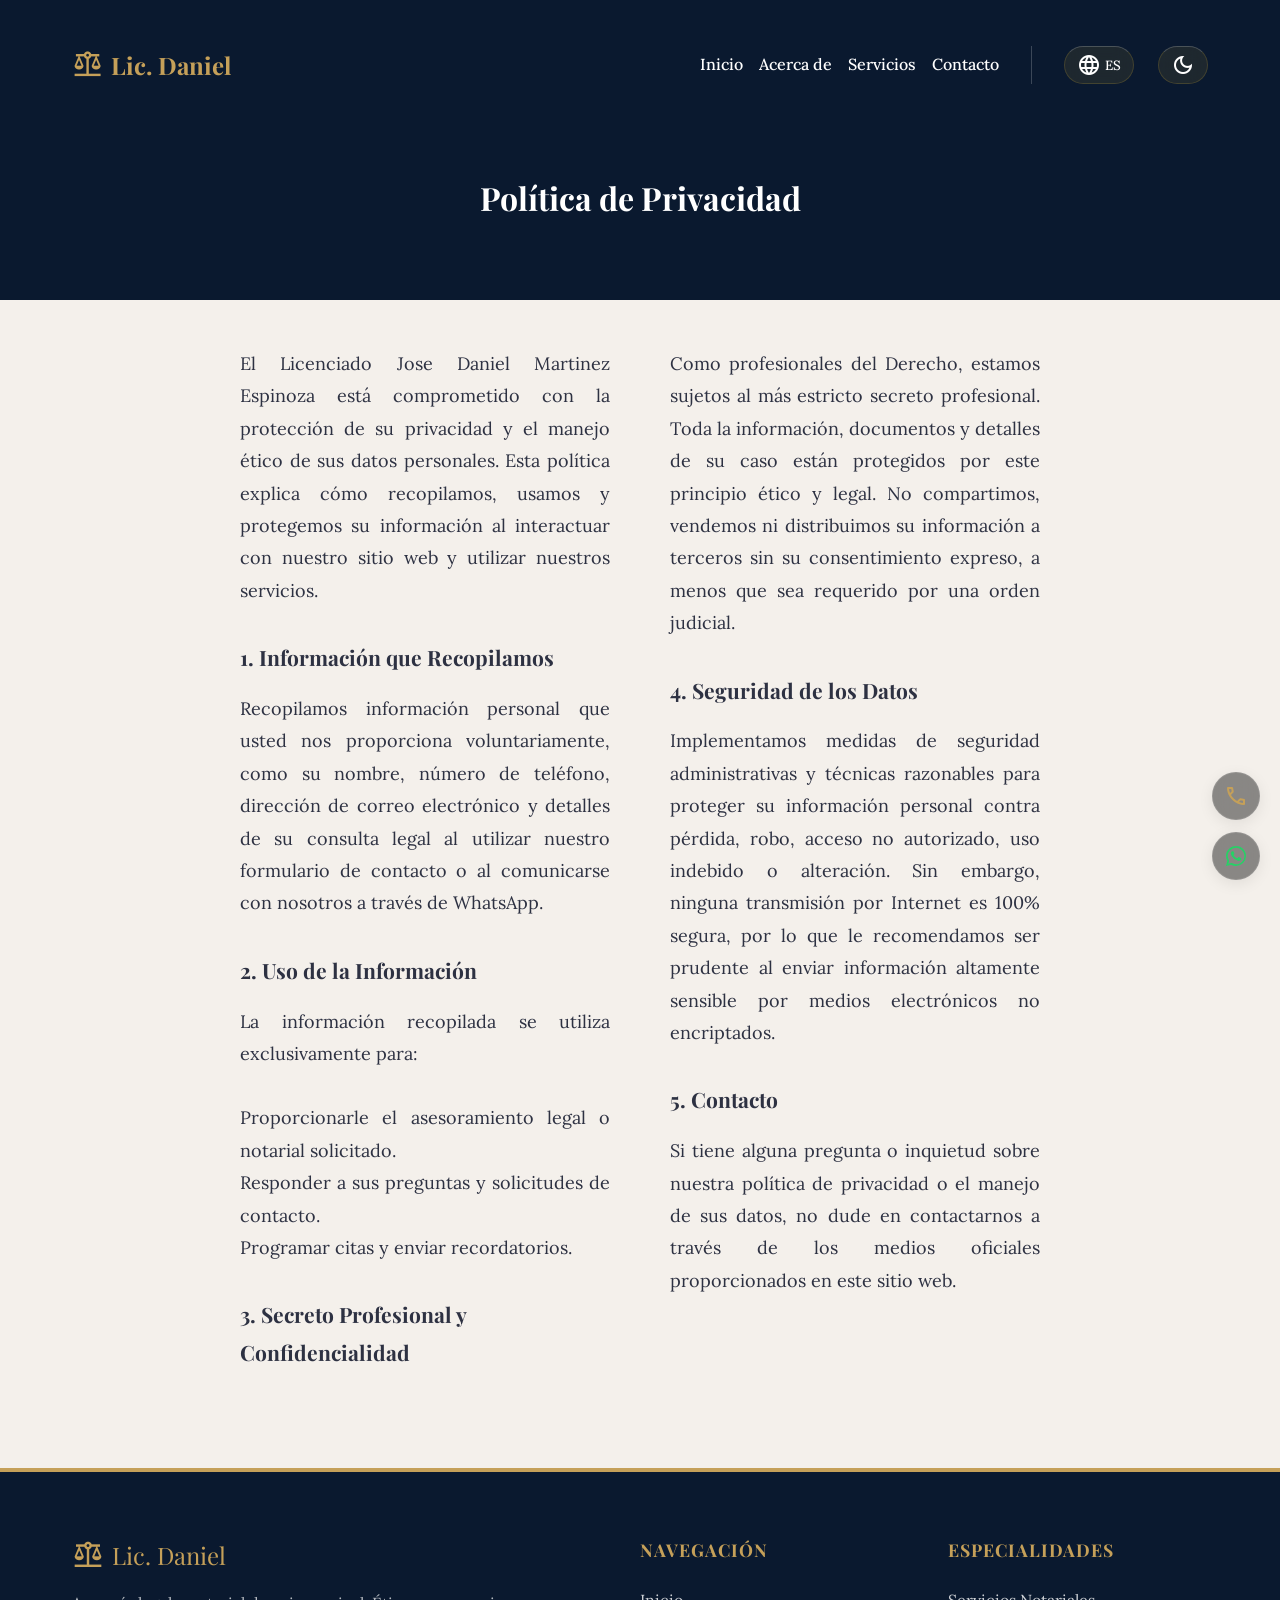
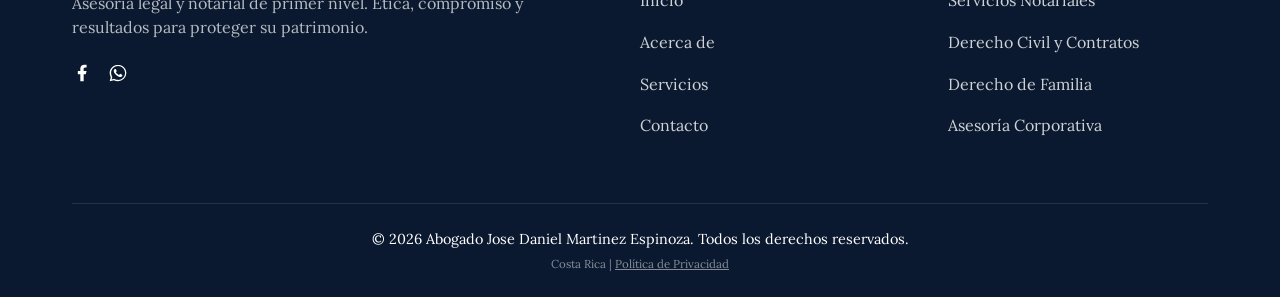
==== commit 1d7b31fb: "Corregir el color de los subtitulos en la politica de privacidad para adaptarse al modo oscuro y evi" ====
--- a/politica-privacidad.html
+++ b/politica-privacidad.html
@@ -16,7 +16,7 @@
     <link rel="stylesheet"
         href="https://fonts.googleapis.com/css2?family=Material+Symbols+Outlined:opsz,wght,FILL,GRAD@24,400,0..1,0" />
 
-    <link rel="stylesheet" href="css/styles.css?v=40">
+    <link rel="stylesheet" href="css/styles.css?v=45">
 </head>
 
 <body>
@@ -77,13 +77,13 @@
                     cómo recopilamos, usamos y protegemos su información al interactuar con nuestro sitio web y utilizar
                     nuestros servicios.</p>
 
-                <h3 style="margin-top: var(--spacing-lg); margin-bottom: var(--spacing-sm); color: var(--color-primary);"
+                <h3 style="margin-top: var(--spacing-lg); margin-bottom: var(--spacing-sm);"
                     data-i18n="privacy_h1">1. Información que Recopilamos</h3>
                 <p data-i18n="privacy_p1">Recopilamos información personal que usted nos proporciona voluntariamente,
                     como su nombre, número de teléfono, dirección de correo electrónico y detalles de su consulta legal
                     al utilizar nuestro formulario de contacto o al comunicarse con nosotros a través de WhatsApp.</p>
 
-                <h3 style="margin-top: var(--spacing-lg); margin-bottom: var(--spacing-sm); color: var(--color-primary);"
+                <h3 style="margin-top: var(--spacing-lg); margin-bottom: var(--spacing-sm);"
                     data-i18n="privacy_h2">2. Uso de la Información</h3>
                 <p data-i18n="privacy_p2">La información recopilada se utiliza exclusivamente para:</p>
                 <ul>
@@ -92,21 +92,21 @@
                     <li data-i18n="privacy_li3">Programar citas y enviar recordatorios.</li>
                 </ul>
 
-                <h3 style="margin-top: var(--spacing-lg); margin-bottom: var(--spacing-sm); color: var(--color-primary);"
+                <h3 style="margin-top: var(--spacing-lg); margin-bottom: var(--spacing-sm);"
                     data-i18n="privacy_h3">3. Secreto Profesional y Confidencialidad</h3>
                 <p data-i18n="privacy_p3">Como profesionales del Derecho, estamos sujetos al más estricto secreto
                     profesional. Toda la información, documentos y detalles de su caso están protegidos por este
                     principio ético y legal. No compartimos, vendemos ni distribuimos su información a terceros sin su
                     consentimiento expreso, a menos que sea requerido por una orden judicial.</p>
 
-                <h3 style="margin-top: var(--spacing-lg); margin-bottom: var(--spacing-sm); color: var(--color-primary);"
+                <h3 style="margin-top: var(--spacing-lg); margin-bottom: var(--spacing-sm);"
                     data-i18n="privacy_h4">4. Seguridad de los Datos</h3>
                 <p data-i18n="privacy_p4">Implementamos medidas de seguridad administrativas y técnicas razonables para
                     proteger su información personal contra pérdida, robo, acceso no autorizado, uso indebido o
                     alteración. Sin embargo, ninguna transmisión por Internet es 100% segura, por lo que le recomendamos
                     ser prudente al enviar información altamente sensible por medios electrónicos no encriptados.</p>
 
-                <h3 style="margin-top: var(--spacing-lg); margin-bottom: var(--spacing-sm); color: var(--color-primary);"
+                <h3 style="margin-top: var(--spacing-lg); margin-bottom: var(--spacing-sm);"
                     data-i18n="privacy_h5">5. Contacto</h3>
                 <p data-i18n="privacy_p5">Si tiene alguna pregunta o inquietud sobre nuestra política de privacidad o el
                     manejo de sus datos, no dude en contactarnos a través de los medios oficiales proporcionados en este
--- a/css/styles.css
+++ b/css/styles.css
@@ -18,6 +18,8 @@
     
     /* Colores Dinámicos de Componentes */
     --color-btn-text: var(--color-primary); /* Texto oscuro en modo claro para contraste */
+    --color-btn-bg: rgba(212, 175, 55, 0.55); /* Fondo dorado mas fuerte en claro */
+    --color-btn-bg-hover: rgba(212, 175, 55, 0.7);
 
     /* Tipografía */
     --font-primary: 'Lora', serif;
@@ -58,6 +60,8 @@
     --color-text-muted: #A0A0A0;
     --color-border: #333333;
     --color-btn-text: var(--color-accent); /* Texto dorado en modo oscuro */
+    --color-btn-bg: rgba(212, 175, 55, 0.25); /* Fondo suave en oscuro */
+    --color-btn-bg-hover: rgba(212, 175, 55, 0.35);
     --shadow-sm: 0 2px 4px rgba(0,0,0,0.3);
     --bg-texture: none;
     --shadow-md: 0 4px 8px rgba(0,0,0,0.4);
@@ -176,23 +180,28 @@
     background: rgba(212, 175, 55, 0.25);
     transform: translateY(-2px);
     box-shadow: 0 6px 20px rgba(212, 175, 55, 0.15);
+    color: var(--color-btn-text);
 }
 
 .btn--primary {
-    background: rgba(212, 175, 55, 0.25);
+    background: var(--color-btn-bg);
     color: var(--color-btn-text);
 }
 .btn--primary:hover {
-    background: rgba(212, 175, 55, 0.35);
+    background: var(--color-btn-bg-hover);
 }
 
 /* Secciones siempre oscuras (Hero y Footer) */
 .glass-hero, .services-hero {
     --color-btn-text: #FFFFFF;
+    --color-btn-bg: rgba(212, 175, 55, 0.25);
+    --color-btn-bg-hover: rgba(212, 175, 55, 0.35);
 }
 
 .footer {
     --color-btn-text: var(--color-accent);
+    --color-btn-bg: rgba(212, 175, 55, 0.25);
+    --color-btn-bg-hover: rgba(212, 175, 55, 0.35);
 }
 
 .btn--secondary {
@@ -211,6 +220,10 @@
 }
 .btn--outline:hover {
     background: rgba(212, 175, 55, 0.15);
+}
+
+body.dark-mode .btn--whatsapp {
+    color: #FFFFFF;
 }
 
 .btn--whatsapp:hover {
@@ -522,6 +535,15 @@
 
 .editorial__content p {
     margin-bottom: var(--spacing-lg);
+}
+
+.editorial__content h1,
+.editorial__content h2,
+.editorial__content h3,
+.editorial__content h4,
+.editorial__content h5,
+.editorial__content h6 {
+    text-align: left; /* Evitar que text-align: justify separe las letras en los titulos */
 }
 
 /* El drop-cap solo se activará en pantallas más grandes para evitar bugs de WebKit en móviles */
